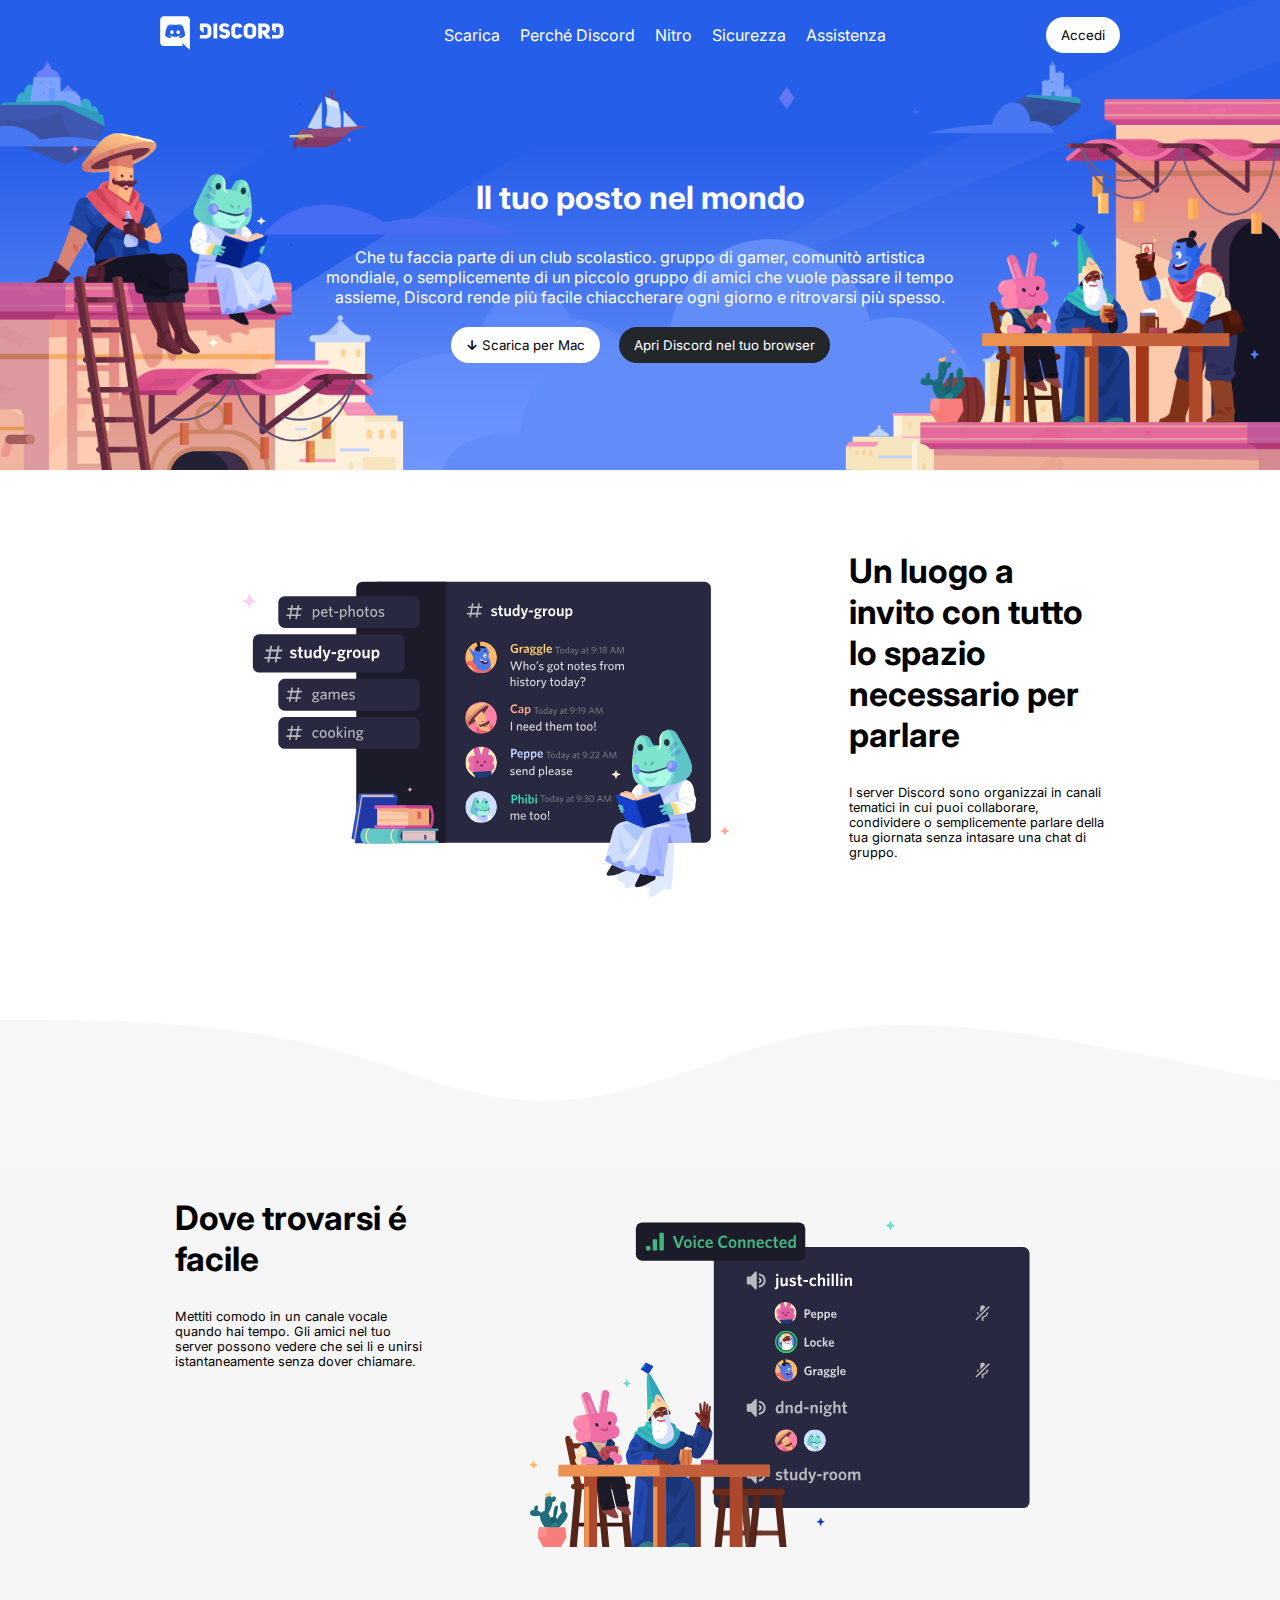
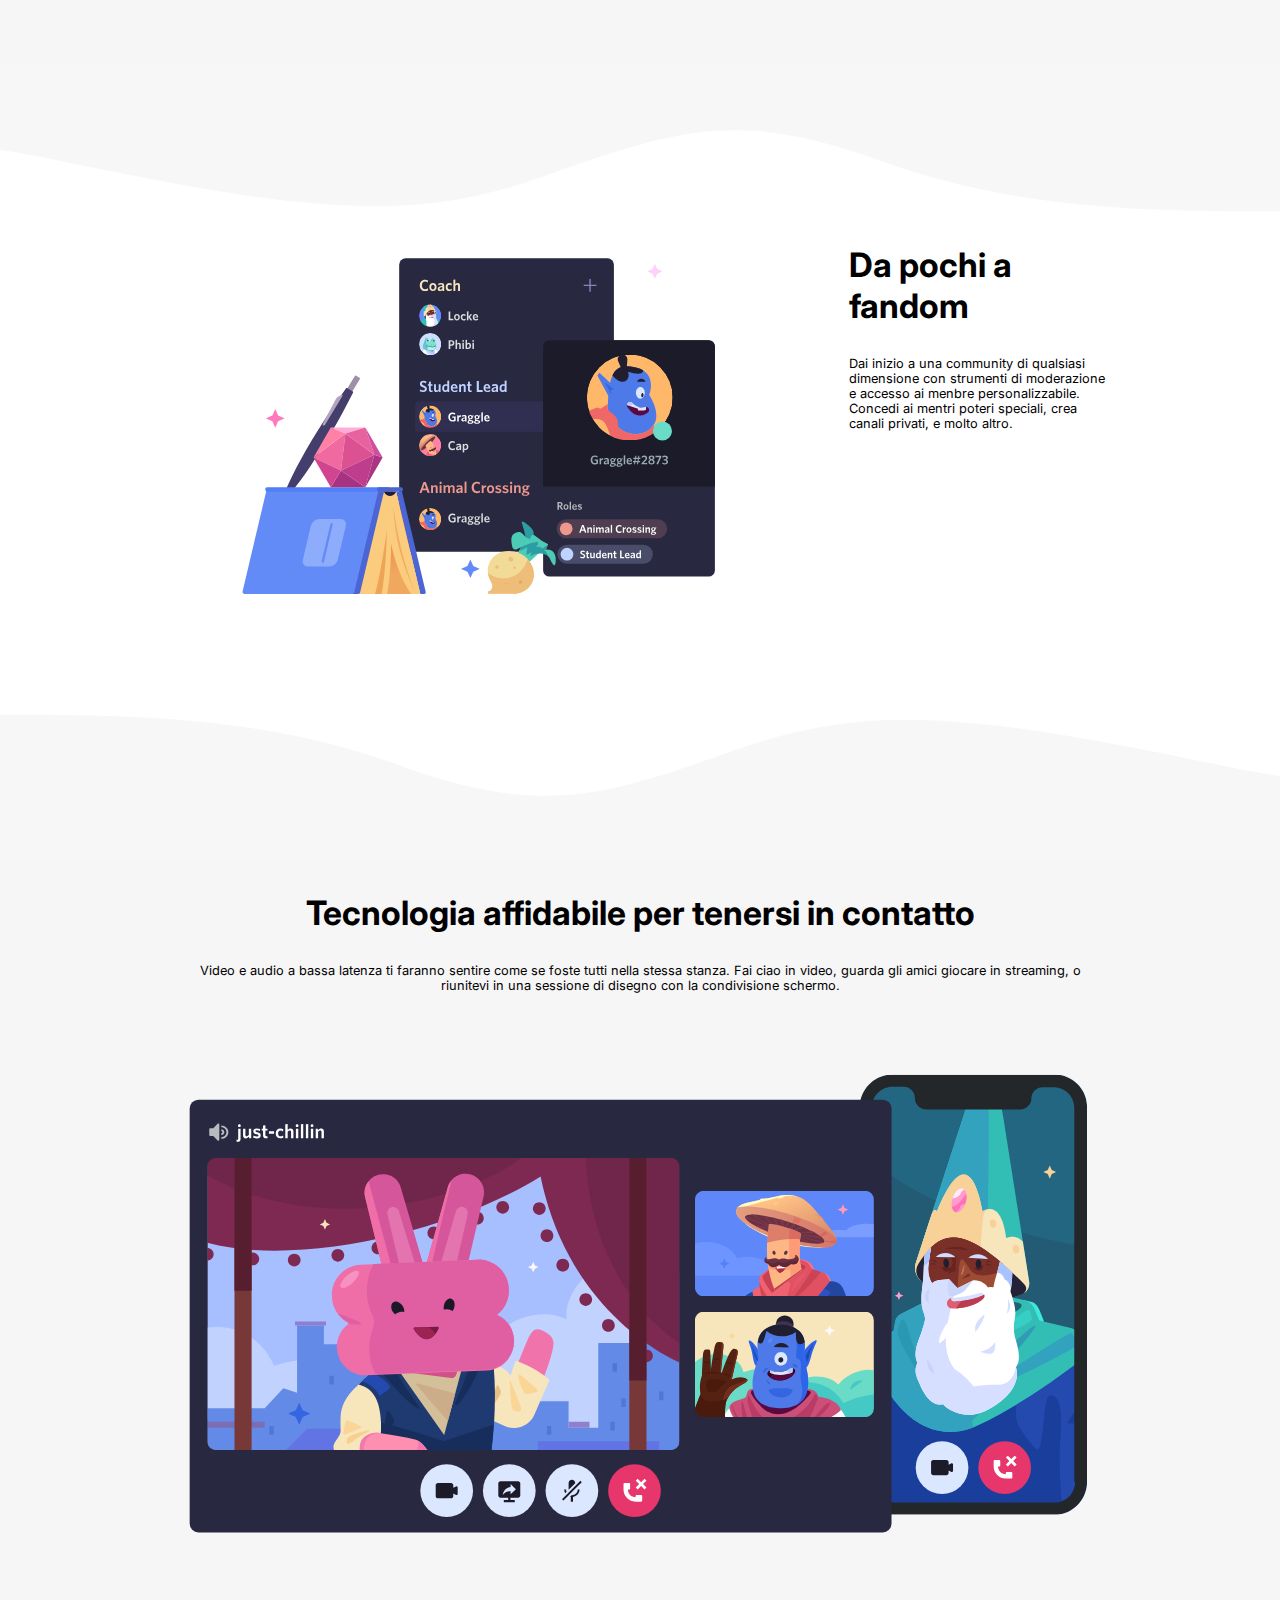
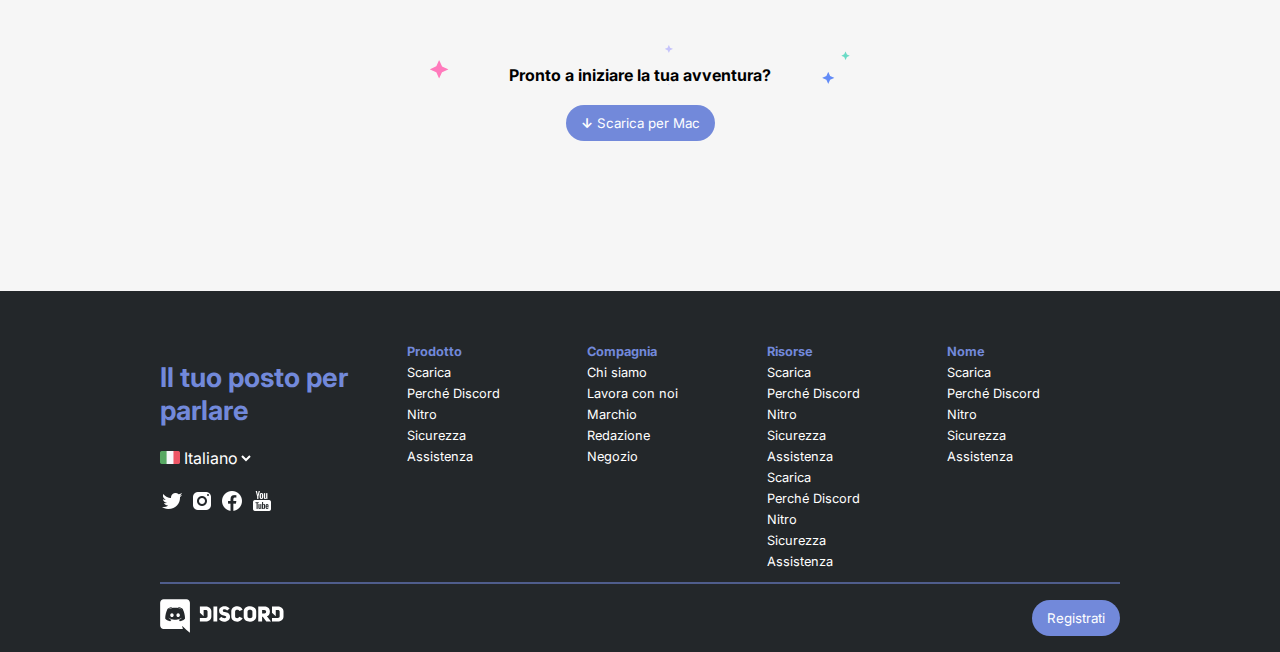
==== bonus/index.html @ 5676eac2 "Bonus: feat: staffholding" ====
<!DOCTYPE html>
<html lang="it">
<head>
    <meta charset="UTF-8">
    <meta http-equiv="X-UA-Compatible" content="IE=edge">
    <meta name="viewport" content="width=device-width, initial-scale=1.0">

    <link rel="preconnect" href="https://fonts.googleapis.com">
    <link rel="preconnect" href="https://fonts.gstatic.com" crossorigin>
    <link href="https://fonts.googleapis.com/css2?family=Inter:wght@100;200;300;400;500;600;700;800;900&display=swap" rel="stylesheet">

    <link rel="stylesheet" href="css/style.css">

    <title>Discord</title>
</head>
<body>

    <!-- HEADER -->
    <header>

        <!-- navbar -->
        <nav class="nav">
            <!-- logo -->
            <div class="logo">
                <img src="img/logo.svg" alt="logo discord">
            </div>

            <!-- navmenu -->
            <div class="nav_menu">
                <ul class="link">
                    <li><a href="#">Scarica</a></li>
                    <li><a href="#">Perché Discord</a></li>
                    <li><a href="#">Nitro</a></li>
                    <li><a href="#">Sicurezza</a></li>
                    <li><a href="#">Assistenza</a></li>
                </ul>
            </div>

            <!-- login -->
            <button class="btn login">Accedi</button>
        </nav>

        <!-- jumbo -->
        <div class="jumbo">
            <!-- Title and text -->
            <h1 class="title">Il tuo posto nel mondo</h1>
            <p class="paragraph">Che tu faccia parte di un club scolastico. gruppo di gamer, comunitò artistica mondiale, o semplicemente di un piccolo gruppo di amici che vuole passare il tempo assieme, Discord rende più facile chiaccherare ogni giorno e ritrovarsi più spesso.</p>

            <!-- Botton -->
            <div class="bottons_wrapper">
                <button class="btn download_mac"><b>&#8595;</b> Scarica per Mac</button>
                <button class="btn browser_open">Apri Discord nel tuo browser</button>
            </div>
        </div>

    </header>
    <!-- /HEADER -->

    <!-- MAIN -->
    <main>
        <div class="container">
            <section class="section one">
                <div class="section_inner">
                    <!-- immagine della section -->
                    <div class="img_wrapper">
                        <img src="img/item1.svg" alt="immagine descrittiva uno">
                    </div>
    
                    <!-- testo della section -->
                    <div class="text">
                        <h2>Un luogo a invito con tutto lo spazio necessario per parlare</h2>
                        <p>I server Discord sono organizzai in canali tematici in cui puoi collaborare, condividere o semplicemente parlare della tua giornata senza intasare una chat di gruppo.</p>
                    </div>
                </div>
            </section>

            <!-- WAVE 1 -->
            <img class="wave" src="img/wave.svg" alt="onda decorativa">

            <section class="section two">
                <div class="section_inner">
                    <!-- immagine della section -->
                    <div class="img_wrapper">
                        <img src="img/item2.svg" alt="immagine descrittiva 2">
                    </div>
    
                    <!-- testo della section -->
                    <div class="text">
                        <h2>Dove trovarsi é facile</h2>
                        <p>Mettiti comodo in un canale vocale quando hai tempo. Gli amici nel tuo server possono vedere che sei li e unirsi istantaneamente senza dover chiamare.</p>
                    </div>
                </div>
            </section>

            <!-- WAVE 2 -->
            <img class="wave rotate" src="img/wave.svg" alt="onda decorativa">

            <section class="section three">
                <div class="section_inner">
                    <!-- immagine della section -->
                    <div class="img_wrapper">
                        <img src="img/item3.svg" alt="immagine descrittiva 3">
                    </div>
    
                    <!-- testo della section -->
                    <div class="text">
                        <h2>Da pochi a fandom</h2>
                        <p>Dai inizio a una community di qualsiasi dimensione con strumenti di moderazione e accesso ai menbre personalizzabile. Concedi ai mentri poteri speciali, crea canali privati, e molto altro.</p>
                    </div>
                </div>
            </section>

            <!-- WAVE 3 -->
            <img class="wave" src="img/wave.svg" alt="onda decorativa">

            <section class="section four">
                <div class="section_inner">
                    <!-- immagine della section -->
                    <div class="img_wrapper">
                        <img src="img/item4-big.svg" alt="immagine descrititva 4">
                    </div>
    
                    <!-- testo della section -->
                    <div class="text">
                        <h2>Tecnologia affidabile per tenersi in contatto</h2>
                        <p>Video e audio a bassa latenza ti faranno sentire come se foste tutti nella stessa stanza. Fai ciao in video, guarda gli amici giocare in streaming, o riunitevi in una sessione di disegno con la condivisione schermo.</p>
                    </div>
                </div>
            </section>

            <section class="five">
                <div class="five_inner">
                    <span><b>Pronto a iniziare la tua avventura?</b></span>
                    <button class="btn btn_five"><b>&#8595;</b> Scarica per Mac</button>
                </div>
            </section>
        </div>
    </main>
    <!-- /MAIN -->

    <!-- FOOTER -->
    <footer>
        <div class="content_footer">
            <div class="content_inner">

                <!-- colonna 1 -->
                <div class="column">
                    <h3>Il tuo posto per parlare</h3>
                    
                    <!-- Selettore Lingua -->
                    <div class="select_wrapper">
                        <img class="bandiera" src="img/ita.png" alt="bandiera italiana">
                        <form action="select">
                            <select name="italiano" id="nation">
                                <option value="Italiano">Italiano</option>
                                <option value="Inglese">Inglese</option>
                            </select>
                        </form>
                    </div>

                    <!-- Loghi Social -->
                    <div class="social_wrapper">
                        <div class="logo_social"><img src="img/icon/twitter.png" alt=""></div>
                        <div class="logo_social"><img src="img/icon/instagram.png" alt=""></div>
                        <div class="logo_social"><img src="img/icon/facebook.png" alt=""></div>
                        <div class="logo_social"><img src="img/icon/youtube.png" alt=""></div>
                    </div>
                </div>

                <!-- colonna 2 -->
                <div class="column">
                    <ul>
                        <li><b>Prodotto</b></li>
                        <li><a href="#">Scarica</a></li>
                        <li><a href="#">Perché Discord</a></li>
                        <li><a href="#">Nitro</a></li>
                        <li><a href="#">Sicurezza</a></li>
                        <li><a href="#">Assistenza</a></li>
                    </ul>
                </div>

                <!-- colonna 3 -->
                <div class="column">
                    <ul>
                        <li><b>Compagnia</b></li>
                        <li><a href="#">Chi siamo</a></li>
                        <li><a href="#">Lavora con noi</a></li>
                        <li><a href="#">Marchio</a></li>
                        <li><a href="#">Redazione</a></li>
                        <li><a href="#">Negozio</a></li>
                    </ul>
                </div>

                <!-- colonna 4 -->
                <div class="column">
                    <ul>
                        <li><b>Risorse</b></li>
                        <li><a href="#">Scarica</a></li>
                        <li><a href="#">Perché Discord</a></li>
                        <li><a href="#">Nitro</a></li>
                        <li><a href="#">Sicurezza</a></li>
                        <li><a href="#">Assistenza</a></li>
                        <li><a href="#">Scarica</a></li>
                        <li><a href="#">Perché Discord</a></li>
                        <li><a href="#">Nitro</a></li>
                        <li><a href="#">Sicurezza</a></li>
                        <li><a href="#">Assistenza</a></li>
                    </ul>
                </div>

                <!-- colonna 5 -->
                <div class="column">
                    <ul>
                        <li><b>Nome</b></li>
                        <li><a href="#">Scarica</a></li>
                        <li><a href="#">Perché Discord</a></li>
                        <li><a href="#">Nitro</a></li>
                        <li><a href="#">Sicurezza</a></li>
                        <li><a href="#">Assistenza</a></li>
                    </ul>
                </div>

                <div class="footer_bottom">
                    <div class="logo"> <img src="img/logo.svg" alt="logo"></div>
                    <button class="btn btn_footer">Registrati</button>
                </div>
            </div>
        </div>
    </footer>
    <!-- fine FOOTER -->    
</body>
</html>
---- bonus/css/style.css ----
/* UTILITY */
*{
    margin: 0;
    padding: 0;
    box-sizing: border-box;

    font-family: 'Inter', sans-serif;
}

.btn{
    border-radius: 20px;
    cursor: pointer;
    padding: 10px 15px;
    border: none;
}

.wave{
    filter: opacity(0.03)
}

.rotate{
    transform: rotate(0.5turn);
}
/* fineUTILITY */

/* ------------------------------------------- */

/* HEADER */
header{
    min-width: 720px;
    background-image: url(../img/jumbo.png);
    background-size: cover;
}

/* NAVBAR */
.nav{       
    width: 75%;
    max-width: 1500px;
    min-width: 720px;
    height: 70px;
    margin: 0 auto;

    display: flex;
    justify-content: space-between;
    align-items: center;
}

/* NAVMENU */
.nav_menu .link{ 
    display: flex;
    justify-content: center;
    align-items: center;
    gap: 20px;
}

.nav_menu .link li{   
    list-style-type: none;
}

.nav_menu .link li a{
    text-decoration: none;
    color: white;
}
/* fine NAVMENU */

.nav .login{
    background-color: white;
    border: none;
}
/* fine NAVBAR */
    
/* JUMBO */
.jumbo{ 
    height: 400px;

    padding: 30px;
    width: 75%;
    max-width: 1500px;
    min-width: 720px;
    margin: 0 auto 50px auto;
        
    display: flex;
    flex-flow: column nowrap;
    justify-content: center;
    align-items: center;
    gap: 10px;
    }

.jumbo h1{
    text-align: center;
    color:white;
    margin-bottom: 20px;
}

.jumbo .paragraph{
    width: 70%;
    color: white;
    text-align: center;
    margin-bottom: 10px;
}

.jumbo .download_mac{
   background-color: white;
   margin-right: 15px;
}

.jumbo .browser_open{
    color: white;
    background-color:rgb(35, 39, 42);
}
/* fineJUMBO */
/* Fine HEADER */

/* MAIN */
main {
    min-width: 720px;
}

main .container{
    display: flex;
    flex-flow: column nowrap;
    margin: 0 auto;
}

/* Section */
.section{
    background-color: rgb(255, 255, 255);
    display: flex;
    justify-content: center;
    align-items: center;
    padding: 30px 0;
}

.section:nth-of-type(even){
    background-color: rgb(246, 246, 246);
}

.section .section_inner{
    width: 75%;
    min-width: 720px;
    max-width: 1500px;
    margin: 0 auto;

    display: flex;
    flex-flow: row nowrap;
    justify-content: center;
    align-items: stretch;
}

.section_inner .img_wrapper{
    display: flex;
    justify-content: flex-end;
}

.section_inner .text{
    width: 30%;
    padding:0px 15px
}

.section_inner .text h2{
    margin-bottom: 30px;
    font-size: 2.1em;
}

.section_inner .text p{
    font-size: 0.8em;
}

.section_inner .img_wrapper img{
    width: 100%;
    max-height: 80%;
}

.section:nth-of-type(even) .section_inner .text{
    order: -1;
}

/* section four */
.section.four .section_inner{
    display: flex;
    flex-flow: column nowrap;
    justify-content: center;
    align-items: center;
    gap: 20px;
}

.four .section_inner .img_wrapper{
    width: 100%;

}

.four .section_inner .text{
    width: 100%;

    display: flex;
    flex-flow: column nowrap;
    justify-content: center;
    align-items: center;
}

.four .section_inner .text h2{
   text-align: center;
}

.four .section_inner .text p{
    text-align: center;
}
/* fineprova testo e imamgini  */   
/* fine section four */

/* section five */
.five{
    width: 100%;
    margin: 0 auto;
    background-color: rgb(246, 246, 246);
    /* DEBUG */
}

.five_inner{
    width: 75%;
    min-width: 720px;
    max-width: 1500px;
    margin: 0 auto;
    margin: 0 auto;
    padding-bottom: 150px;

    display: flex;
    flex-flow: column nowrap;
    justify-content: center;
    align-items: center;
}

.five span{
    display: inline-block;
    width: 420px;
    height: 40px;
    margin:20px auto;
    
    text-align: center;
    line-height: 60px;

    background-image: url(../img/stars.svg);
    background-size: contain;
}

.five .btn_five{
   background-color: rgb(114, 137, 218);
   color: white;
}

/* fine section five */
/* fine Section */
/* fineMAIN */

/* FOOTER */
footer{
    min-width: 720px;
    background-color: rgb(35, 39, 42);
    padding-top: 50px;
}

footer .content_footer{
    width: 75%;
    margin: 0 auto;
    max-width: 1500px;
    min-width: 720px;
}

.content_inner{
    height: 100%;
    display: flex;
    flex-flow: row wrap;
    justify-content: space-between;
    align-content: space-between;
}

.content_inner .column{
    width: 18% ;
}

.content_inner .column:first-child{
    width: 25%;
    padding-right: 40px;
}

/* Prima colonna */
.column h3{
    font-size: 1.7em;
    color:rgb(114, 137, 218);

    margin: 20px 0;
}

.column .select_wrapper{
    display: flex;
    align-items: center;
    margin: 10px 0px;
}
    
.column .select_wrapper img{
    width: 10%;
}

.column .select_wrapper form #nation{
   background-color: transparent;
   border: none;
   color: white;
   font-size: 1em;
}

.column .social_wrapper{
    width: 60%;
    margin: 10 auto;
    height: 50px;

    display: flex;
    justify-content: space-between;
    align-items: center;
}

.column .social_wrapper .logo_social{
    width: 30px;
    height:30px;
}

.column .social_wrapper .logo_social img{
    filter: invert(1);
}

/* finePrima colonna */

.column ul{
    list-style-type: none;
    font-size: 0.8em;
}

.column ul li:first-child{
    color: rgb(114, 137, 218);
}

.column ul li{
    padding: 3px 0px;
}

.column ul li a{
    color:white;
    text-decoration: none;
}
  
.content_inner .footer_bottom{
    height: 70px;
    /* debug */
    width: 100%;
    border-top: 2px solid rgb(79, 93, 140);
    margin-top: 10px;

    display: flex;
    justify-content: space-between;
    align-items: center;
}

.btn_footer{
   background-color: rgb(114, 137, 218);
   color: white;
}
/* fine FOOTER */
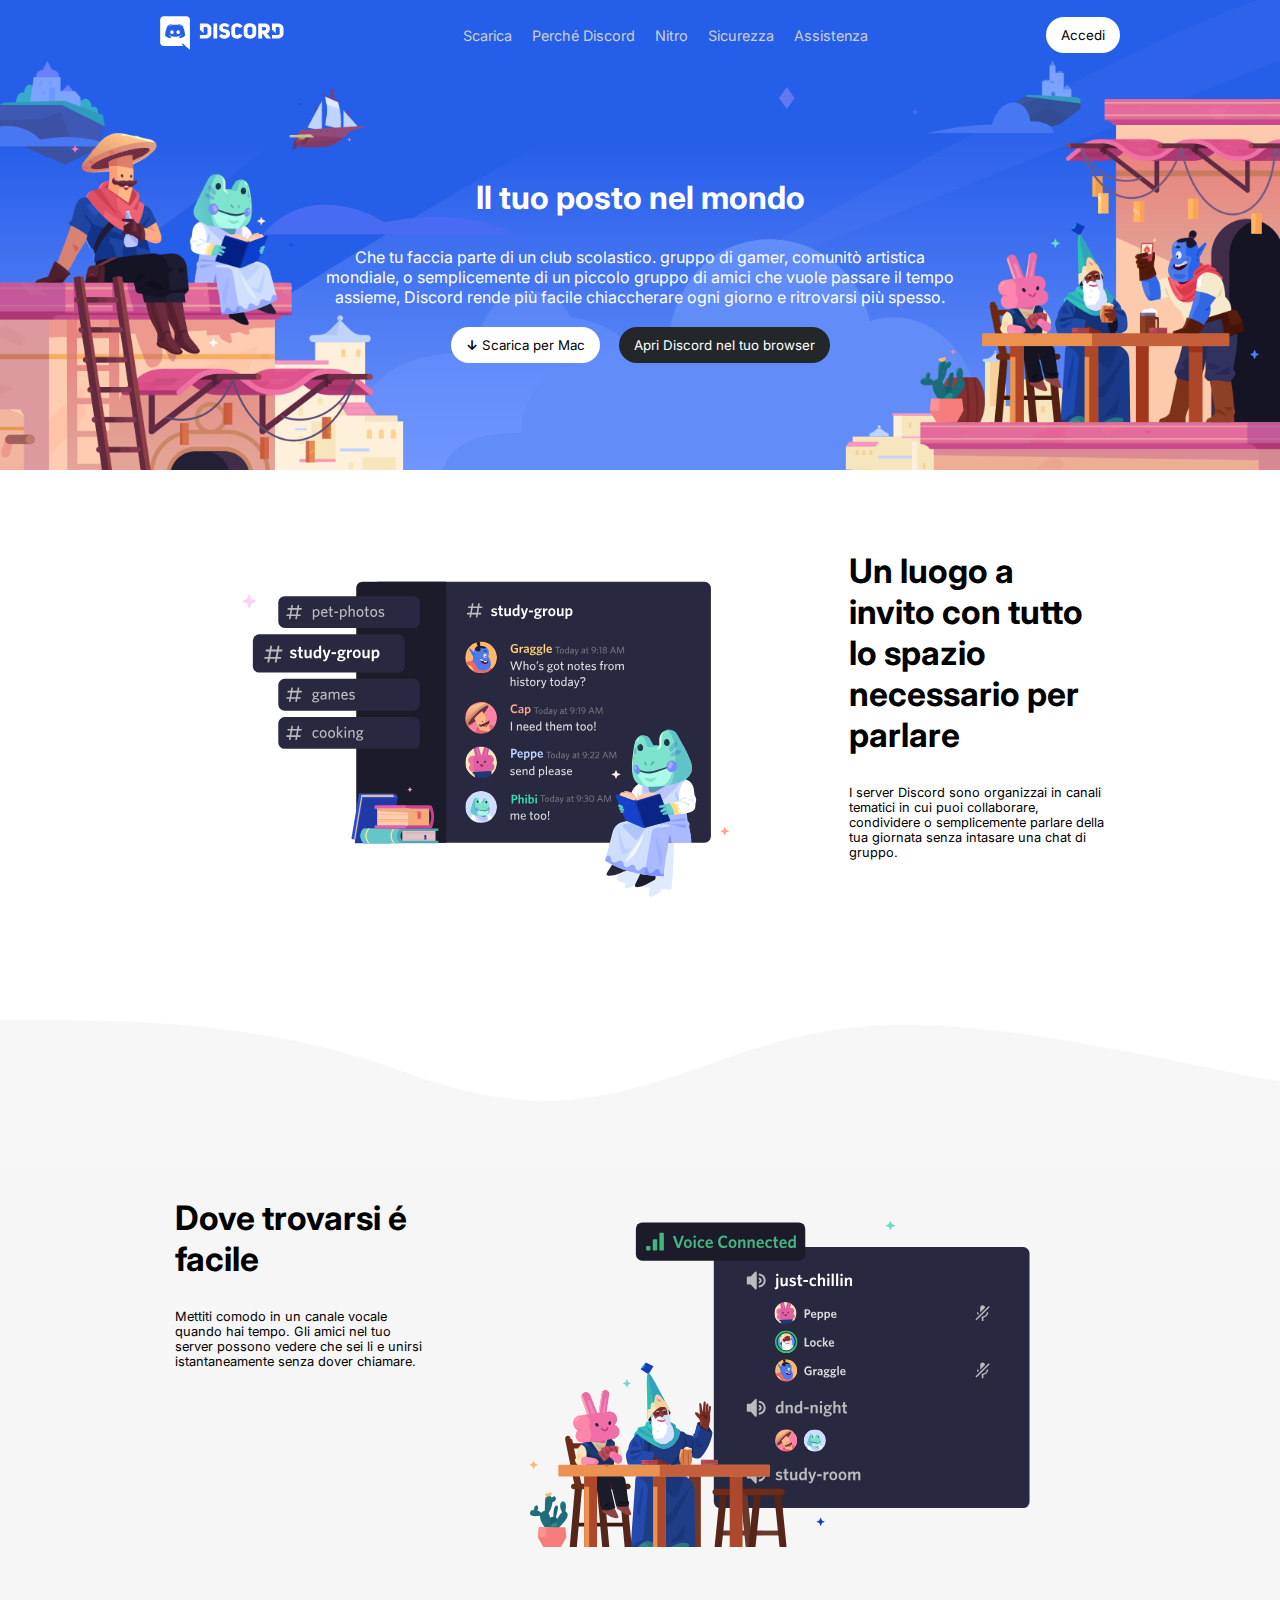
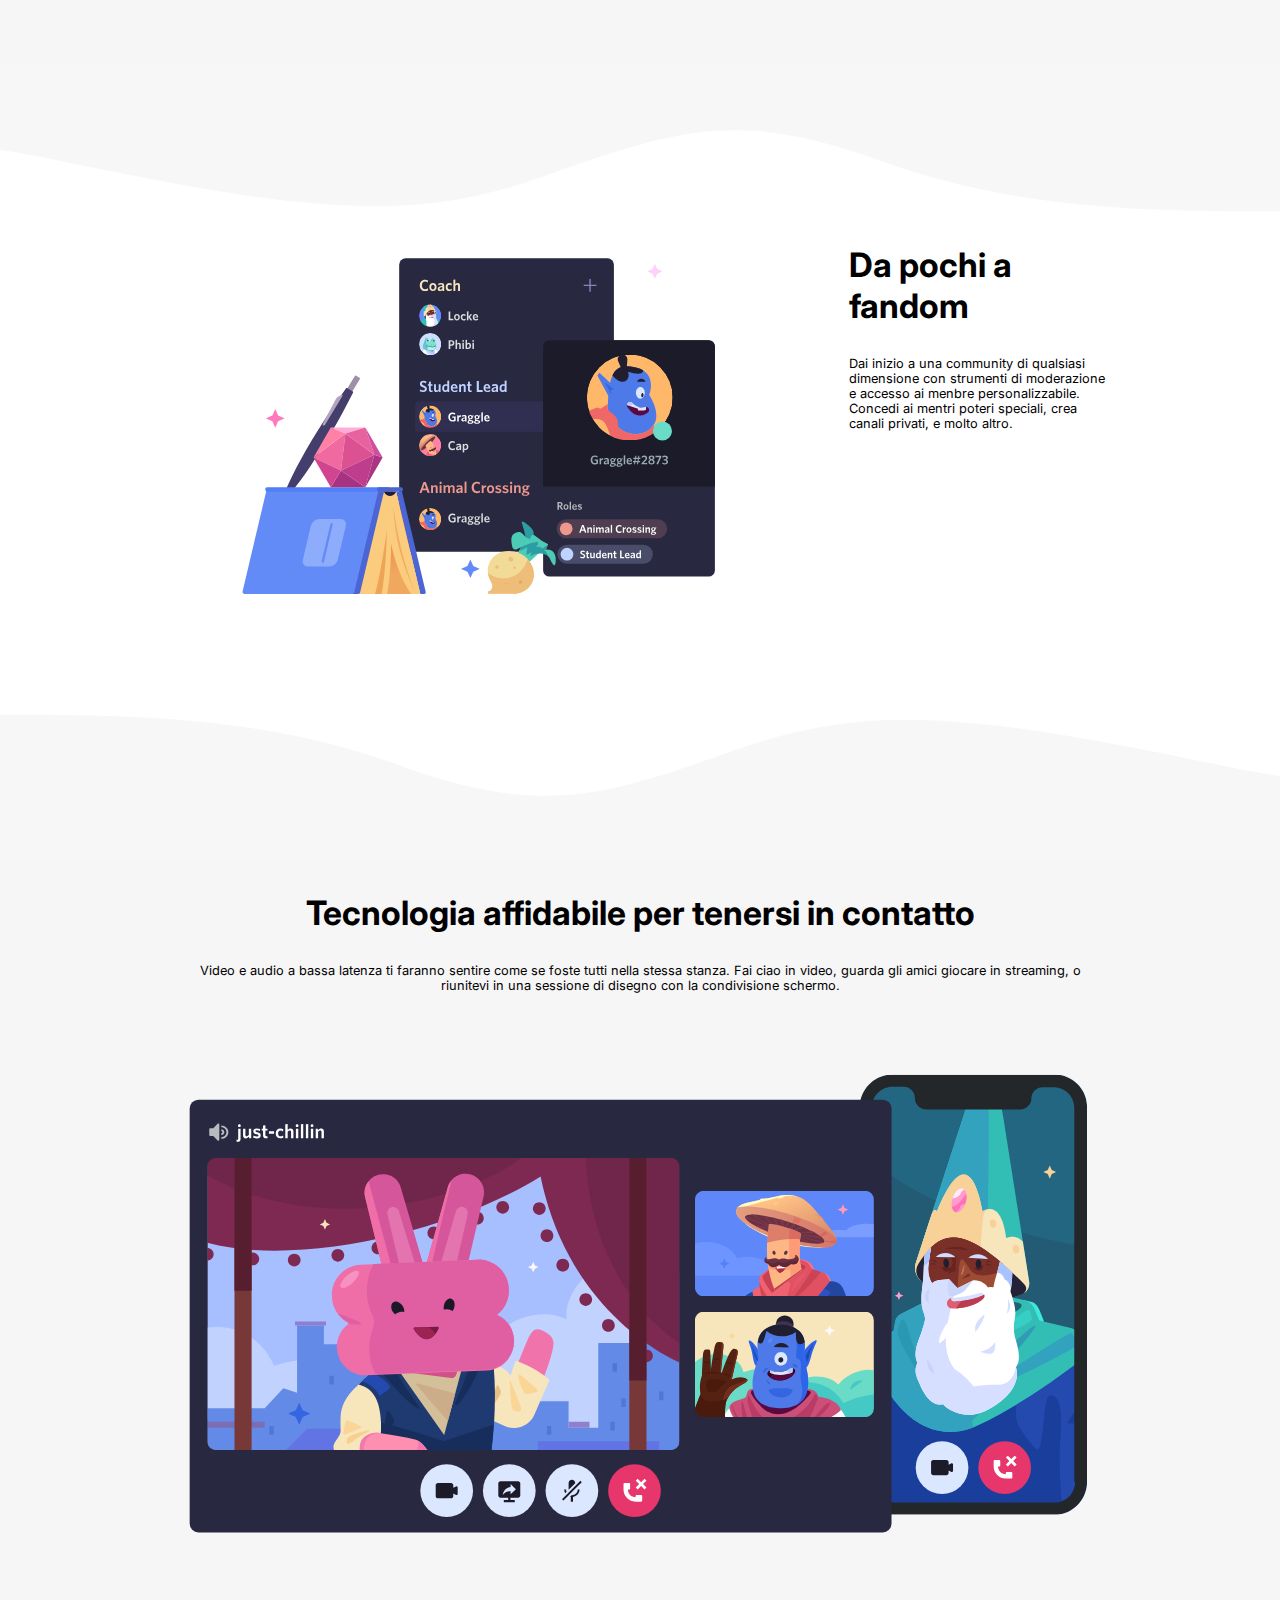
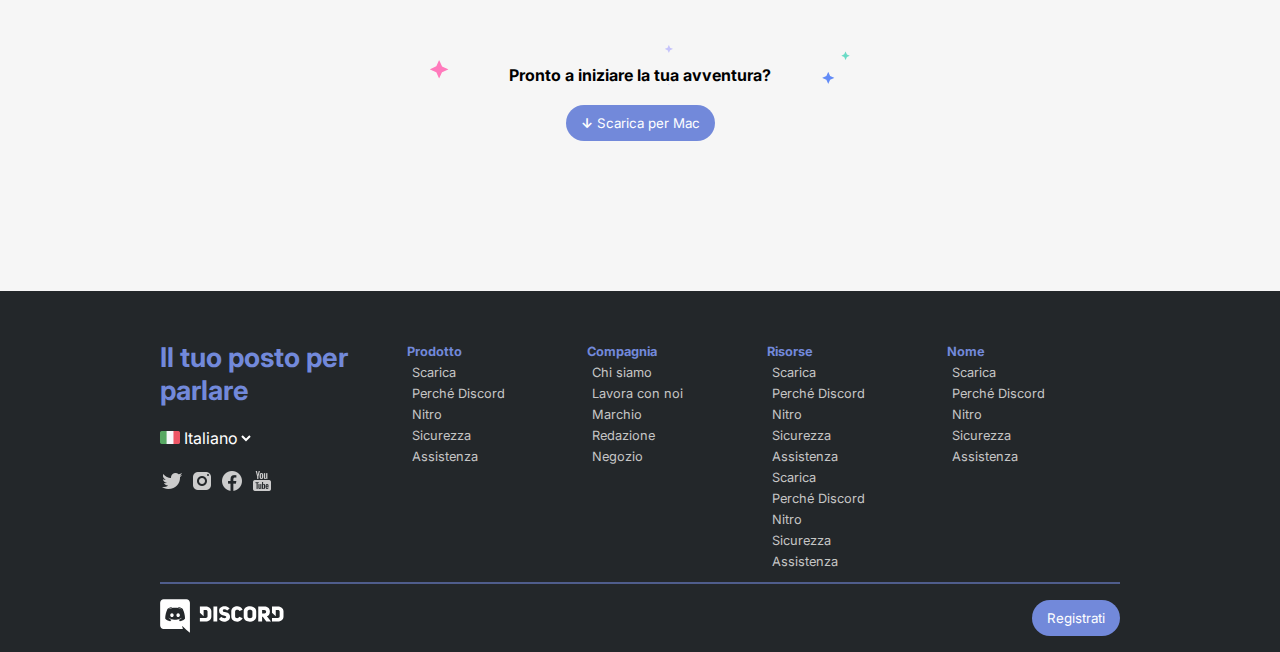
==== commit 6e2f4733: "feat: hover style" ====
--- a/bonus/index.html
+++ b/bonus/index.html
@@ -11,7 +11,7 @@
 
     <link rel="stylesheet" href="css/style.css">
 
-    <title>Discord</title>
+    <title>Discord Bonus</title>
 </head>
 <body>
 
@@ -22,7 +22,7 @@
         <nav class="nav">
             <!-- logo -->
             <div class="logo">
-                <img src="img/logo.svg" alt="logo discord">
+                <a href="#"><img src="img/logo.svg" alt="logo discord"></a>
             </div>
 
             <!-- navmenu -->
@@ -160,10 +160,10 @@
 
                     <!-- Loghi Social -->
                     <div class="social_wrapper">
-                        <div class="logo_social"><img src="img/icon/twitter.png" alt=""></div>
-                        <div class="logo_social"><img src="img/icon/instagram.png" alt=""></div>
-                        <div class="logo_social"><img src="img/icon/facebook.png" alt=""></div>
-                        <div class="logo_social"><img src="img/icon/youtube.png" alt=""></div>
+                        <a class="logo_social"><img src="img/icon/twitter.png" alt=""></a>
+                        <a class="logo_social"><img src="img/icon/instagram.png" alt=""></a>
+                        <a class="logo_social"><img src="img/icon/facebook.png" alt=""></a>
+                        <a class="logo_social"><img src="img/icon/youtube.png" alt=""></a>
                     </div>
                 </div>
 
@@ -221,7 +221,7 @@
                 </div>
 
                 <div class="footer_bottom">
-                    <div class="logo"> <img src="img/logo.svg" alt="logo"></div>
+                    <a href="#" class="logo"> <img src="img/logo.svg" alt="logo"></a>
                     <button class="btn btn_footer">Registrati</button>
                 </div>
             </div>
--- a/bonus/css/style.css
+++ b/bonus/css/style.css
@@ -59,13 +59,24 @@
 
 .nav_menu .link li a{
     text-decoration: none;
-    color: white;
+    color: rgb(206, 206, 206);
+    font-size: 0.9em;
+}
+
+.nav_menu .link li a:hover{
+    text-decoration: none;
+    color: rgb(255, 255, 255);
 }
 /* fine NAVMENU */
 
 .nav .login{
     background-color: white;
     border: none;
+}
+
+.nav .login:hover{
+    color: white;
+    background-color: rgb(114, 137, 218);
 }
 /* fine NAVBAR */
     
@@ -104,10 +115,21 @@
    margin-right: 15px;
 }
 
+.jumbo .download_mac:hover{
+    background-color: rgb(114, 137, 218);
+    color: white;
+}
+
 .jumbo .browser_open{
     color: white;
     background-color:rgb(35, 39, 42);
 }
+
+.jumbo .browser_open:hover{
+    background-color: white;
+    color: rgb(114, 137, 218);
+}
+
 /* fineJUMBO */
 /* Fine HEADER */
 
@@ -248,6 +270,11 @@
    color: white;
 }
 
+.five .btn_five:hover{
+    background-color: white;
+    color: rgb(114, 137, 218);
+}
+
 /* fine section five */
 /* fine Section */
 /* fineMAIN */
@@ -288,7 +315,7 @@
     font-size: 1.7em;
     color:rgb(114, 137, 218);
 
-    margin: 20px 0;
+    margin-bottom: 20px;
 }
 
 .column .select_wrapper{
@@ -324,6 +351,11 @@
 }
 
 .column .social_wrapper .logo_social img{
+    filter: invert(0.8);
+    cursor: pointer;
+}
+
+.column .social_wrapper .logo_social img:hover{
     filter: invert(1);
 }
 
@@ -343,9 +375,17 @@
 }
 
 .column ul li a{
-    color:white;
+    color:rgb(198, 198, 198);
     text-decoration: none;
-}
+    padding-left: 5px;
+}
+
+.column ul li a:hover{
+    color:rgb(255, 255, 255);
+    text-decoration: none;
+    border-left: 2px solid rgb(114, 137, 218);;
+}
+  
   
 .content_inner .footer_bottom{
     height: 70px;
@@ -363,4 +403,9 @@
    background-color: rgb(114, 137, 218);
    color: white;
 }
+
+.btn_footer:hover{
+    background-color: white;
+    color: rgb(114, 137, 218);
+}
 /* fine FOOTER */